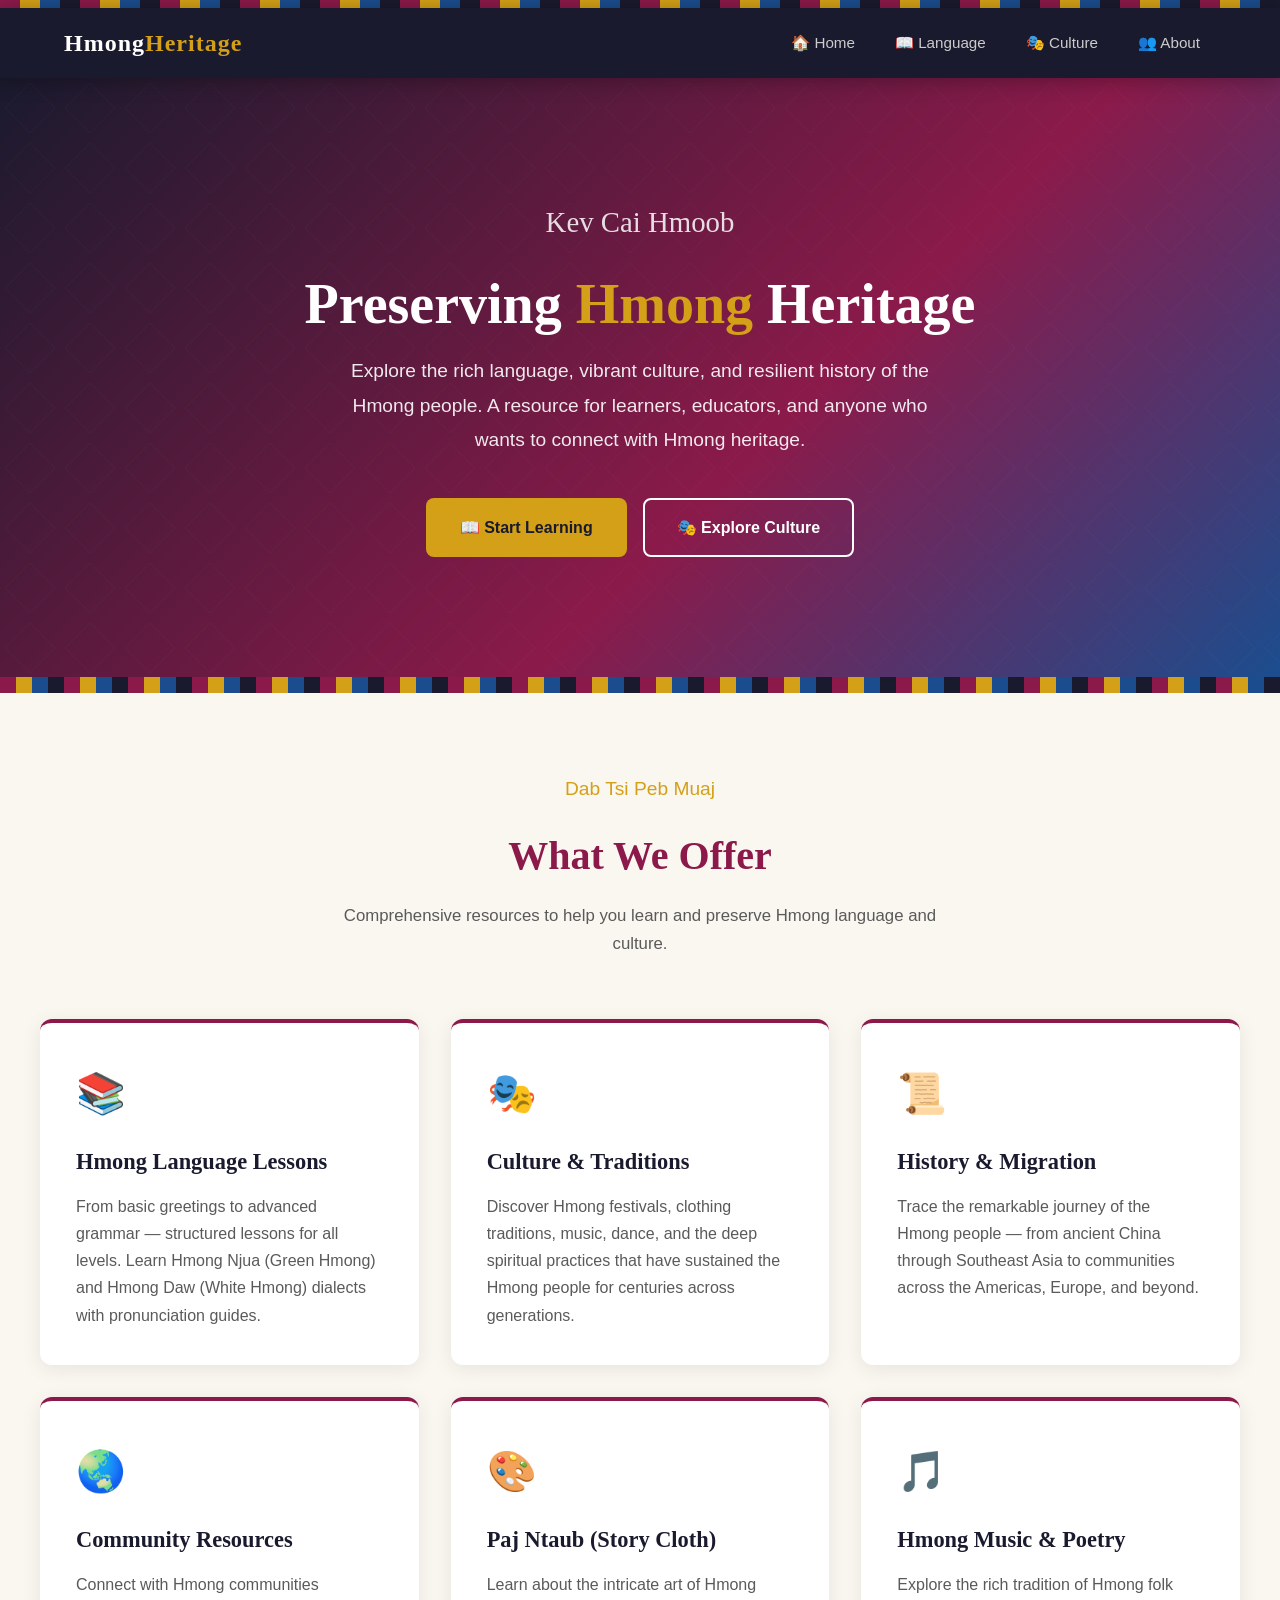
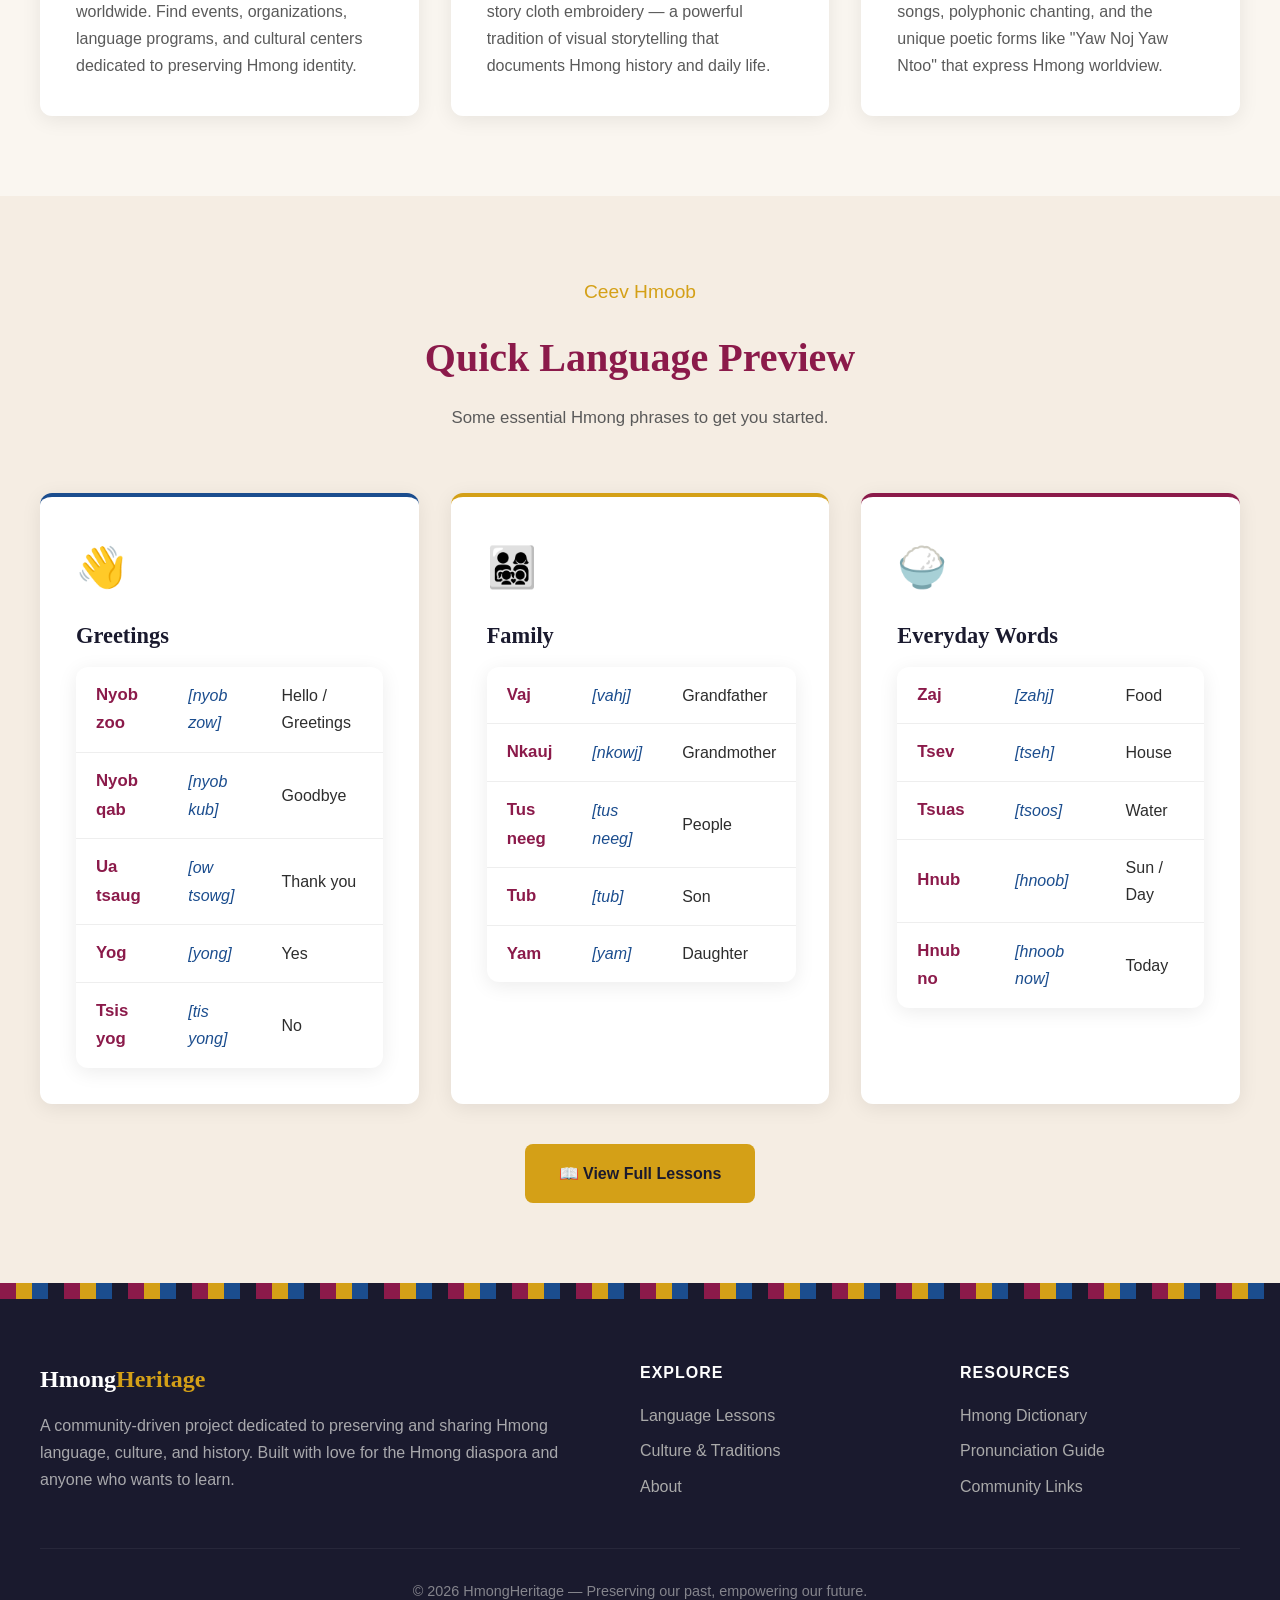
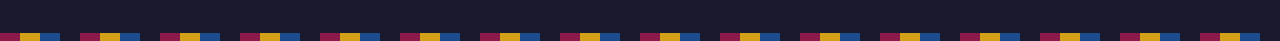
==== index.html @ 1198873a "Initial commit: Hmong Heritage static site" ====
<!DOCTYPE html>
<html lang="en">
<head>
  <meta charset="UTF-8">
  <meta name="viewport" content="width=device-width, initial-scale=1.0">
  <title>🇭🇲 Hmong Heritage — Learn, Preserve, Celebrate</title>
  <meta name="description" content="A Hmong educational website dedicated to preserving Hmong language, culture, and history for future generations.">
  <link rel="stylesheet" href="css/style.css">
  <link rel="preconnect" href="https://fonts.googleapis.com">
  <link href="https://fonts.googleapis.com/css2?family=Noto+Sans+Hmong+Nyiakeng:wght@400;700&family=Merriweather:wght@400;700&display=swap" rel="stylesheet">
</head>
<body>
  <!-- Scroll Progress -->
  <div class="scroll-progress" id="scrollProgress"></div>

  <!-- Hmong Pattern Top Border -->
  <div class="hmong-border"></div>

  <!-- Navigation -->
  <nav class="nav">
    <div class="nav-inner">
      <a href="index.html" class="nav-logo">Hmong<span>Heritage</span></a>
      <ul class="nav-links" id="navLinks">
        <li><a href="index.html" class="active">🏠 Home</a></li>
        <li><a href="language/index.html">📖 Language</a></li>
        <li><a href="culture/index.html">🎭 Culture</a></li>
        <li><a href="about/index.html">👥 About</a></li>
      </ul>
      <button class="nav-toggle" id="navToggle" aria-label="Toggle navigation">
        <span></span><span></span><span></span>
      </button>
    </div>
  </nav>

  <!-- Hero Section -->
  <section class="hero">
    <div class="hero-content">
      <div class="hmong-title">Kev Cai Hmoob</div>
      <h1>Preserving <span>Hmong</span> Heritage</h1>
      <p>Explore the rich language, vibrant culture, and resilient history of the Hmong people. A resource for learners, educators, and anyone who wants to connect with Hmong heritage.</p>
      <div class="hero-buttons">
        <a href="language/index.html" class="btn btn-primary">📖 Start Learning</a>
        <a href="culture/index.html" class="btn btn-outline">🎭 Explore Culture</a>
      </div>
    </div>
  </section>

  <!-- Hmong Pattern Divider -->
  <div class="hmong-border-thick"></div>

  <!-- What We Offer -->
  <section class="section">
    <div class="section-inner">
      <div class="section-header">
        <div class="hmong-subtitle">Dab Tsi Peb Muaj</div>
        <h2>What We Offer</h2>
        <p>Comprehensive resources to help you learn and preserve Hmong language and culture.</p>
      </div>
      <div class="cards">
        <div class="card">
          <div class="card-icon">📚</div>
          <h3>Hmong Language Lessons</h3>
          <p>From basic greetings to advanced grammar — structured lessons for all levels. Learn Hmong Njua (Green Hmong) and Hmong Daw (White Hmong) dialects with pronunciation guides.</p>
        </div>
        <div class="card">
          <div class="card-icon">🎭</div>
          <h3>Culture & Traditions</h3>
          <p>Discover Hmong festivals, clothing traditions, music, dance, and the deep spiritual practices that have sustained the Hmong people for centuries across generations.</p>
        </div>
        <div class="card">
          <div class="card-icon">📜</div>
          <h3>History & Migration</h3>
          <p>Trace the remarkable journey of the Hmong people — from ancient China through Southeast Asia to communities across the Americas, Europe, and beyond.</p>
        </div>
        <div class="card">
          <div class="card-icon">🌏</div>
          <h3>Community Resources</h3>
          <p>Connect with Hmong communities worldwide. Find events, organizations, language programs, and cultural centers dedicated to preserving Hmong identity.</p>
        </div>
        <div class="card">
          <div class="card-icon">🎨</div>
          <h3>Paj Ntaub (Story Cloth)</h3>
          <p>Learn about the intricate art of Hmong story cloth embroidery — a powerful tradition of visual storytelling that documents Hmong history and daily life.</p>
        </div>
        <div class="card">
          <div class="card-icon">🎵</div>
          <h3>Hmong Music & Poetry</h3>
          <p>Explore the rich tradition of Hmong folk songs, polyphonic chanting, and the unique poetic forms like "Yaw Noj Yaw Ntoo" that express Hmong worldview.</p>
        </div>
      </div>
    </div>
  </section>

  <!-- Quick Language Preview -->
  <section class="section" style="background: var(--color-cream);">
    <div class="section-inner">
      <div class="section-header">
        <div class="hmong-subtitle">Ceev Hmoob</div>
        <h2>Quick Language Preview</h2>
        <p>Some essential Hmong phrases to get you started.</p>
      </div>
      <div class="cards">
        <div class="card" style="border-top-color: var(--color-accent);">
          <div class="card-icon">👋</div>
          <h3>Greetings</h3>
          <table class="lesson-table" style="margin-top: 12px;">
            <tr><td><span class="hmong-word">Nyob zoo</span></td><td class="pronunciation">[nyob zow]</td><td>Hello / Greetings</td></tr>
            <tr><td><span class="hmong-word">Nyob qab</span></td><td class="pronunciation">[nyob kub]</td><td>Goodbye</td></tr>
            <tr><td><span class="hmong-word">Ua tsaug</span></td><td class="pronunciation">[ow tsowg]</td><td>Thank you</td></tr>
            <tr><td><span class="hmong-word">Yog</span></td><td class="pronunciation">[yong]</td><td>Yes</td></tr>
            <tr><td><span class="hmong-word">Tsis yog</span></td><td class="pronunciation">[tis yong]</td><td>No</td></tr>
          </table>
        </div>
        <div class="card" style="border-top-color: var(--color-secondary);">
          <div class="card-icon">👨‍👩‍👧‍👦</div>
          <h3>Family</h3>
          <table class="lesson-table" style="margin-top: 12px;">
            <tr><td><span class="hmong-word">Vaj</span></td><td class="pronunciation">[vahj]</td><td>Grandfather</td></tr>
            <tr><td><span class="hmong-word">Nkauj</span></td><td class="pronunciation">[nkowj]</td><td>Grandmother</td></tr>
            <tr><td><span class="hmong-word">Tus neeg</span></td><td class="pronunciation">[tus neeg]</td><td>People</td></tr>
            <tr><td><span class="hmong-word">Tub</span></td><td class="pronunciation">[tub]</td><td>Son</td></tr>
            <tr><td><span class="hmong-word">Yam</span></td><td class="pronunciation">[yam]</td><td>Daughter</td></tr>
          </table>
        </div>
        <div class="card" style="border-top-color: var(--color-primary);">
          <div class="card-icon">🍚</div>
          <h3>Everyday Words</h3>
          <table class="lesson-table" style="margin-top: 12px;">
            <tr><td><span class="hmong-word">Zaj</span></td><td class="pronunciation">[zahj]</td><td>Food</td></tr>
            <tr><td><span class="hmong-word">Tsev</span></td><td class="pronunciation">[tseh]</td><td>House</td></tr>
            <tr><td><span class="hmong-word">Tsuas</span></td><td class="pronunciation">[tsoos]</td><td>Water</td></tr>
            <tr><td><span class="hmong-word">Hnub</span></td><td class="pronunciation">[hnoob]</td><td>Sun / Day</td></tr>
            <tr><td><span class="hmong-word">Hnub no</span></td><td class="pronunciation">[hnoob now]</td><td>Today</td></tr>
          </table>
        </div>
      </div>
      <div style="text-align: center; margin-top: 40px;">
        <a href="language/index.html" class="btn btn-primary">📖 View Full Lessons</a>
      </div>
    </div>
  </section>

  <!-- Hmong Pattern Divider -->
  <div class="hmong-border-thick"></div>

  <!-- Footer -->
  <footer class="footer">
    <div class="footer-inner">
      <div class="footer-brand">
        <h3>Hmong<span>Heritage</span></h3>
        <p>A community-driven project dedicated to preserving and sharing Hmong language, culture, and history. Built with love for the Hmong diaspora and anyone who wants to learn.</p>
      </div>
      <div class="footer-links">
        <h4>Explore</h4>
        <ul>
          <li><a href="language/index.html">Language Lessons</a></li>
          <li><a href="culture/index.html">Culture & Traditions</a></li>
          <li><a href="about/index.html">About</a></li>
        </ul>
      </div>
      <div class="footer-links">
        <h4>Resources</h4>
        <ul>
          <li><a href="#">Hmong Dictionary</a></li>
          <li><a href="#">Pronunciation Guide</a></li>
          <li><a href="#">Community Links</a></li>
        </ul>
      </div>
    </div>
    <div class="footer-bottom">
      <p>© 2026 HmongHeritage — Preserving our past, empowering our future.</p>
    </div>
  </footer>

  <!-- Bottom Border -->
  <div class="hmong-border"></div>

  <script src="js/main.js"></script>
</body>
</html>
---- css/style.css ----
/* ========================================
   Hmong Educational & Culture Website
   Style Guide
   ======================================== */

/* --- Reset & Base --- */
*, *::before, *::after {
  margin: 0;
  padding: 0;
  box-sizing: border-box;
}

:root {
  --color-primary: #8B1A4A;       /* Deep Hmong red */
  --color-secondary: #D4A017;     /* Gold/indigo accent */
  --color-accent: #1B4D8E;        /* Hmong indigo blue */
  --color-dark: #1A1A2E;
  --color-light: #FAF6F0;
  --color-cream: #F5EDE3;
  --color-text: #2D2D2D;
  --color-text-light: #5A5A5A;
  --font-heading: 'Georgia', 'Times New Roman', serif;
  --font-body: 'Segoe UI', 'Helvetica Neue', Arial, sans-serif;
  --max-width: 1200px;
  --nav-height: 70px;
}

html {
  scroll-behavior: smooth;
  font-size: 16px;
}

body {
  font-family: var(--font-body);
  color: var(--color-text);
  background-color: var(--color-light);
  line-height: 1.7;
  -webkit-font-smoothing: antialiased;
}

a {
  color: var(--color-primary);
  text-decoration: none;
  transition: color 0.3s ease;
}

a:hover {
  color: var(--color-secondary);
}

img {
  max-width: 100%;
  height: auto;
}

/* --- Hmong Pattern Border --- */
.hmong-border {
  height: 8px;
  background: repeating-linear-gradient(
    90deg,
    var(--color-primary) 0px,
    var(--color-primary) 20px,
    var(--color-secondary) 20px,
    var(--color-secondary) 40px,
    var(--color-accent) 40px,
    var(--color-accent) 60px,
    var(--color-dark) 60px,
    var(--color-dark) 80px
  );
}

.hmong-border-thick {
  height: 16px;
  background: repeating-linear-gradient(
    90deg,
    var(--color-primary) 0px,
    var(--color-primary) 16px,
    var(--color-secondary) 16px,
    var(--color-secondary) 32px,
    var(--color-accent) 32px,
    var(--color-accent) 48px,
    var(--color-dark) 48px,
    var(--color-dark) 64px
  );
}

/* --- Navigation --- */
.nav {
  position: sticky;
  top: 0;
  z-index: 1000;
  background: var(--color-dark);
  height: var(--nav-height);
  box-shadow: 0 2px 20px rgba(0,0,0,0.3);
}

.nav-inner {
  max-width: var(--max-width);
  margin: 0 auto;
  padding: 0 24px;
  display: flex;
  align-items: center;
  justify-content: space-between;
  height: 100%;
}

.nav-logo {
  font-family: var(--font-heading);
  font-size: 1.5rem;
  color: #fff;
  font-weight: bold;
  letter-spacing: 1px;
}

.nav-logo span {
  color: var(--color-secondary);
}

.nav-links {
  display: flex;
  list-style: none;
  gap: 8px;
}

.nav-links a {
  color: #ccc;
  padding: 8px 16px;
  border-radius: 6px;
  font-size: 0.95rem;
  font-weight: 500;
  transition: all 0.3s ease;
}

.nav-links a:hover,
.nav-links a.active {
  color: #fff;
  background: rgba(255,255,255,0.1);
}

.nav-toggle {
  display: none;
  flex-direction: column;
  gap: 5px;
  cursor: pointer;
  background: none;
  border: none;
  padding: 8px;
}

.nav-toggle span {
  width: 25px;
  height: 2px;
  background: #fff;
  transition: 0.3s;
}

/* --- Hero --- */
.hero {
  background: linear-gradient(135deg, var(--color-dark) 0%, var(--color-primary) 60%, var(--color-accent) 100%);
  color: #fff;
  padding: 120px 24px;
  text-align: center;
  position: relative;
  overflow: hidden;
}

.hero::before {
  content: '';
  position: absolute;
  inset: 0;
  background: url("data:image/svg+xml,%3Csvg width='60' height='60' viewBox='0 0 60 60' xmlns='http://www.w3.org/2000/svg'%3E%3Cpath d='M30 5 L55 30 L30 55 L5 30 Z' fill='none' stroke='rgba(255,255,255,0.05)' stroke-width='1'/%3E%3C/svg%3E") repeat;
  opacity: 0.5;
}

.hero-content {
  position: relative;
  z-index: 1;
  max-width: 800px;
  margin: 0 auto;
}

.hero h1 {
  font-family: var(--font-heading);
  font-size: 3.5rem;
  margin-bottom: 16px;
  line-height: 1.2;
}

.hero h1 span {
  color: var(--color-secondary);
}

.hero .hmong-title {
  font-size: 1.8rem;
  opacity: 0.85;
  margin-bottom: 24px;
  font-family: var(--font-heading);
}

.hero p {
  font-size: 1.2rem;
  opacity: 0.9;
  max-width: 600px;
  margin: 0 auto 40px;
  line-height: 1.8;
}

.hero-buttons {
  display: flex;
  gap: 16px;
  justify-content: center;
  flex-wrap: wrap;
}

.btn {
  display: inline-block;
  padding: 14px 32px;
  border-radius: 8px;
  font-weight: 600;
  font-size: 1rem;
  transition: all 0.3s ease;
  cursor: pointer;
  border: 2px solid transparent;
}

.btn-primary {
  background: var(--color-secondary);
  color: var(--color-dark);
}

.btn-primary:hover {
  background: #e6b420;
  color: var(--color-dark);
  transform: translateY(-2px);
  box-shadow: 0 4px 15px rgba(212,160,23,0.4);
}

.btn-outline {
  border-color: #fff;
  color: #fff;
  background: transparent;
}

.btn-outline:hover {
  background: rgba(255,255,255,0.15);
  color: #fff;
  transform: translateY(-2px);
}

/* --- Sections --- */
.section {
  padding: 80px 24px;
}

.section-inner {
  max-width: var(--max-width);
  margin: 0 auto;
}

.section-header {
  text-align: center;
  margin-bottom: 60px;
}

.section-header h2 {
  font-family: var(--font-heading);
  font-size: 2.5rem;
  color: var(--color-primary);
  margin-bottom: 12px;
}

.section-header .hmong-subtitle {
  font-size: 1.2rem;
  color: var(--color-secondary);
  margin-bottom: 16px;
}

.section-header p {
  max-width: 650px;
  margin: 0 auto;
  color: var(--color-text-light);
  font-size: 1.05rem;
}

/* --- Cards --- */
.cards {
  display: grid;
  grid-template-columns: repeat(auto-fit, minmax(300px, 1fr));
  gap: 32px;
}

.card {
  background: #fff;
  border-radius: 12px;
  padding: 36px;
  box-shadow: 0 4px 20px rgba(0,0,0,0.08);
  transition: all 0.3s ease;
  border-top: 4px solid var(--color-primary);
}

.card:hover {
  transform: translateY(-4px);
  box-shadow: 0 8px 30px rgba(0,0,0,0.12);
}

.card-icon {
  font-size: 2.5rem;
  margin-bottom: 16px;
}

.card h3 {
  font-family: var(--font-heading);
  font-size: 1.4rem;
  color: var(--color-dark);
  margin-bottom: 12px;
}

.card p {
  color: var(--color-text-light);
  line-height: 1.7;
}

/* --- Language Lessons --- */
.lesson-tabs {
  display: flex;
  gap: 8px;
  justify-content: center;
  margin-bottom: 40px;
  flex-wrap: wrap;
}

.lesson-tab {
  padding: 10px 24px;
  border: 2px solid var(--color-primary);
  border-radius: 30px;
  background: transparent;
  color: var(--color-primary);
  font-weight: 600;
  cursor: pointer;
  transition: all 0.3s ease;
  font-size: 0.95rem;
}

.lesson-tab:hover,
.lesson-tab.active {
  background: var(--color-primary);
  color: #fff;
}

.lesson-content {
  display: none;
}

.lesson-content.active {
  display: block;
}

.lesson-table {
  width: 100%;
  border-collapse: collapse;
  background: #fff;
  border-radius: 12px;
  overflow: hidden;
  box-shadow: 0 4px 20px rgba(0,0,0,0.08);
}

.lesson-table th {
  background: var(--color-primary);
  color: #fff;
  padding: 16px 20px;
  text-align: left;
  font-weight: 600;
}

.lesson-table td {
  padding: 14px 20px;
  border-bottom: 1px solid #eee;
}

.lesson-table tr:last-child td {
  border-bottom: none;
}

.lesson-table tr:hover td {
  background: var(--color-cream);
}

.lesson-table .hmong-word {
  font-weight: 600;
  color: var(--color-primary);
  font-size: 1.05rem;
}

.lesson-table .pronunciation {
  color: var(--color-accent);
  font-style: italic;
}

/* --- Culture Section --- */
.culture-grid {
  display: grid;
  grid-template-columns: repeat(auto-fit, minmax(350px, 1fr));
  gap: 40px;
  align-items: start;
}

.culture-card {
  background: #fff;
  border-radius: 12px;
  overflow: hidden;
  box-shadow: 0 4px 20px rgba(0,0,0,0.08);
}

.culture-card-header {
  background: linear-gradient(135deg, var(--color-primary), var(--color-accent));
  color: #fff;
  padding: 24px 32px;
}

.culture-card-header h3 {
  font-family: var(--font-heading);
  font-size: 1.5rem;
  margin-bottom: 4px;
}

.culture-card-body {
  padding: 32px;
}

.culture-card-body p {
  margin-bottom: 16px;
  color: var(--color-text-light);
  line-height: 1.8;
}

.culture-card-body ul {
  list-style: none;
  padding: 0;
}

.culture-card-body li {
  padding: 8px 0;
  padding-left: 24px;
  position: relative;
  color: var(--color-text-light);
}

.culture-card-body li::before {
  content: '◆';
  position: absolute;
  left: 0;
  color: var(--color-secondary);
}

/* --- About --- */
.about-grid {
  display: grid;
  grid-template-columns: 1fr 1fr;
  gap: 60px;
  align-items: center;
}

.about-text h3 {
  font-family: var(--font-heading);
  font-size: 1.8rem;
  color: var(--color-primary);
  margin-bottom: 16px;
}

.about-text p {
  color: var(--color-text-light);
  margin-bottom: 16px;
  line-height: 1.8;
}

.about-visual {
  background: linear-gradient(135deg, var(--color-primary), var(--color-accent));
  border-radius: 16px;
  padding: 48px;
  color: #fff;
  text-align: center;
}

.about-visual .big-emoji {
  font-size: 4rem;
  margin-bottom: 16px;
}

.about-visual h4 {
  font-family: var(--font-heading);
  font-size: 1.6rem;
  margin-bottom: 8px;
}

.about-visual p {
  opacity: 0.85;
  line-height: 1.7;
}

/* --- Timeline --- */
.timeline {
  position: relative;
  max-width: 800px;
  margin: 0 auto;
  padding: 20px 0;
}

.timeline::before {
  content: '';
  position: absolute;
  left: 50%;
  transform: translateX(-50%);
  width: 3px;
  height: 100%;
  background: var(--color-primary);
  opacity: 0.3;
}

.timeline-item {
  display: flex;
  margin-bottom: 40px;
  position: relative;
}

.timeline-item:nth-child(odd) {
  flex-direction: row-reverse;
}

.timeline-dot {
  width: 20px;
  height: 20px;
  background: var(--color-secondary);
  border-radius: 50%;
  position: absolute;
  left: 50%;
  transform: translateX(-50%);
  z-index: 1;
  box-shadow: 0 0 0 4px var(--color-light);
}

.timeline-content {
  width: 45%;
  background: #fff;
  border-radius: 12px;
  padding: 24px;
  box-shadow: 0 4px 15px rgba(0,0,0,0.08);
}

.timeline-content h4 {
  font-family: var(--font-heading);
  color: var(--color-primary);
  margin-bottom: 8px;
}

.timeline-content p {
  color: var(--color-text-light);
  font-size: 0.95rem;
  line-height: 1.7;
}

/* --- Footer --- */
.footer {
  background: var(--color-dark);
  color: #ccc;
  padding: 60px 24px 30px;
}

.footer-inner {
  max-width: var(--max-width);
  margin: 0 auto;
  display: grid;
  grid-template-columns: 2fr 1fr 1fr;
  gap: 40px;
  margin-bottom: 40px;
}

.footer-brand h3 {
  font-family: var(--font-heading);
  color: #fff;
  font-size: 1.5rem;
  margin-bottom: 12px;
}

.footer-brand h3 span {
  color: var(--color-secondary);
}

.footer-brand p {
  line-height: 1.7;
  opacity: 0.8;
}

.footer-links h4 {
  color: #fff;
  margin-bottom: 16px;
  font-size: 1rem;
  text-transform: uppercase;
  letter-spacing: 1px;
}

.footer-links ul {
  list-style: none;
}

.footer-links li {
  margin-bottom: 8px;
}

.footer-links a {
  color: #aaa;
  transition: color 0.3s;
}

.footer-links a:hover {
  color: var(--color-secondary);
}

.footer-bottom {
  max-width: var(--max-width);
  margin: 0 auto;
  padding-top: 30px;
  border-top: 1px solid rgba(255,255,255,0.1);
  text-align: center;
  font-size: 0.9rem;
  opacity: 0.6;
}

/* --- Responsive --- */
@media (max-width: 768px) {
  .hero h1 {
    font-size: 2.2rem;
  }

  .hero .hmong-title {
    font-size: 1.3rem;
  }

  .nav-links {
    display: none;
    position: absolute;
    top: var(--nav-height);
    left: 0;
    right: 0;
    background: var(--color-dark);
    flex-direction: column;
    padding: 16px;
    gap: 4px;
    box-shadow: 0 10px 30px rgba(0,0,0,0.3);
  }

  .nav-links.open {
    display: flex;
  }

  .nav-links a {
    padding: 12px 16px;
  }

  .nav-toggle {
    display: flex;
  }

  .section {
    padding: 50px 16px;
  }

  .section-header h2 {
    font-size: 1.8rem;
  }

  .about-grid {
    grid-template-columns: 1fr;
    gap: 32px;
  }

  .footer-inner {
    grid-template-columns: 1fr;
    gap: 32px;
  }

  .timeline::before {
    left: 20px;
  }

  .timeline-dot {
    left: 20px;
  }

  .timeline-item,
  .timeline-item:nth-child(odd) {
    flex-direction: row;
    padding-left: 50px;
  }

  .timeline-content {
    width: 100%;
  }

  .culture-grid {
    grid-template-columns: 1fr;
  }

  .cards {
    grid-template-columns: 1fr;
  }
}

/* --- Animations --- */
@keyframes fadeInUp {
  from {
    opacity: 0;
    transform: translateY(30px);
  }
  to {
    opacity: 1;
    transform: translateY(0);
  }
}

.animate-in {
  animation: fadeInUp 0.6s ease forwards;
}

/* --- Scroll progress --- */
.scroll-progress {
  position: fixed;
  top: var(--nav-height);
  left: 0;
  height: 3px;
  background: var(--color-secondary);
  z-index: 999;
  transition: width 0.1s linear;
}
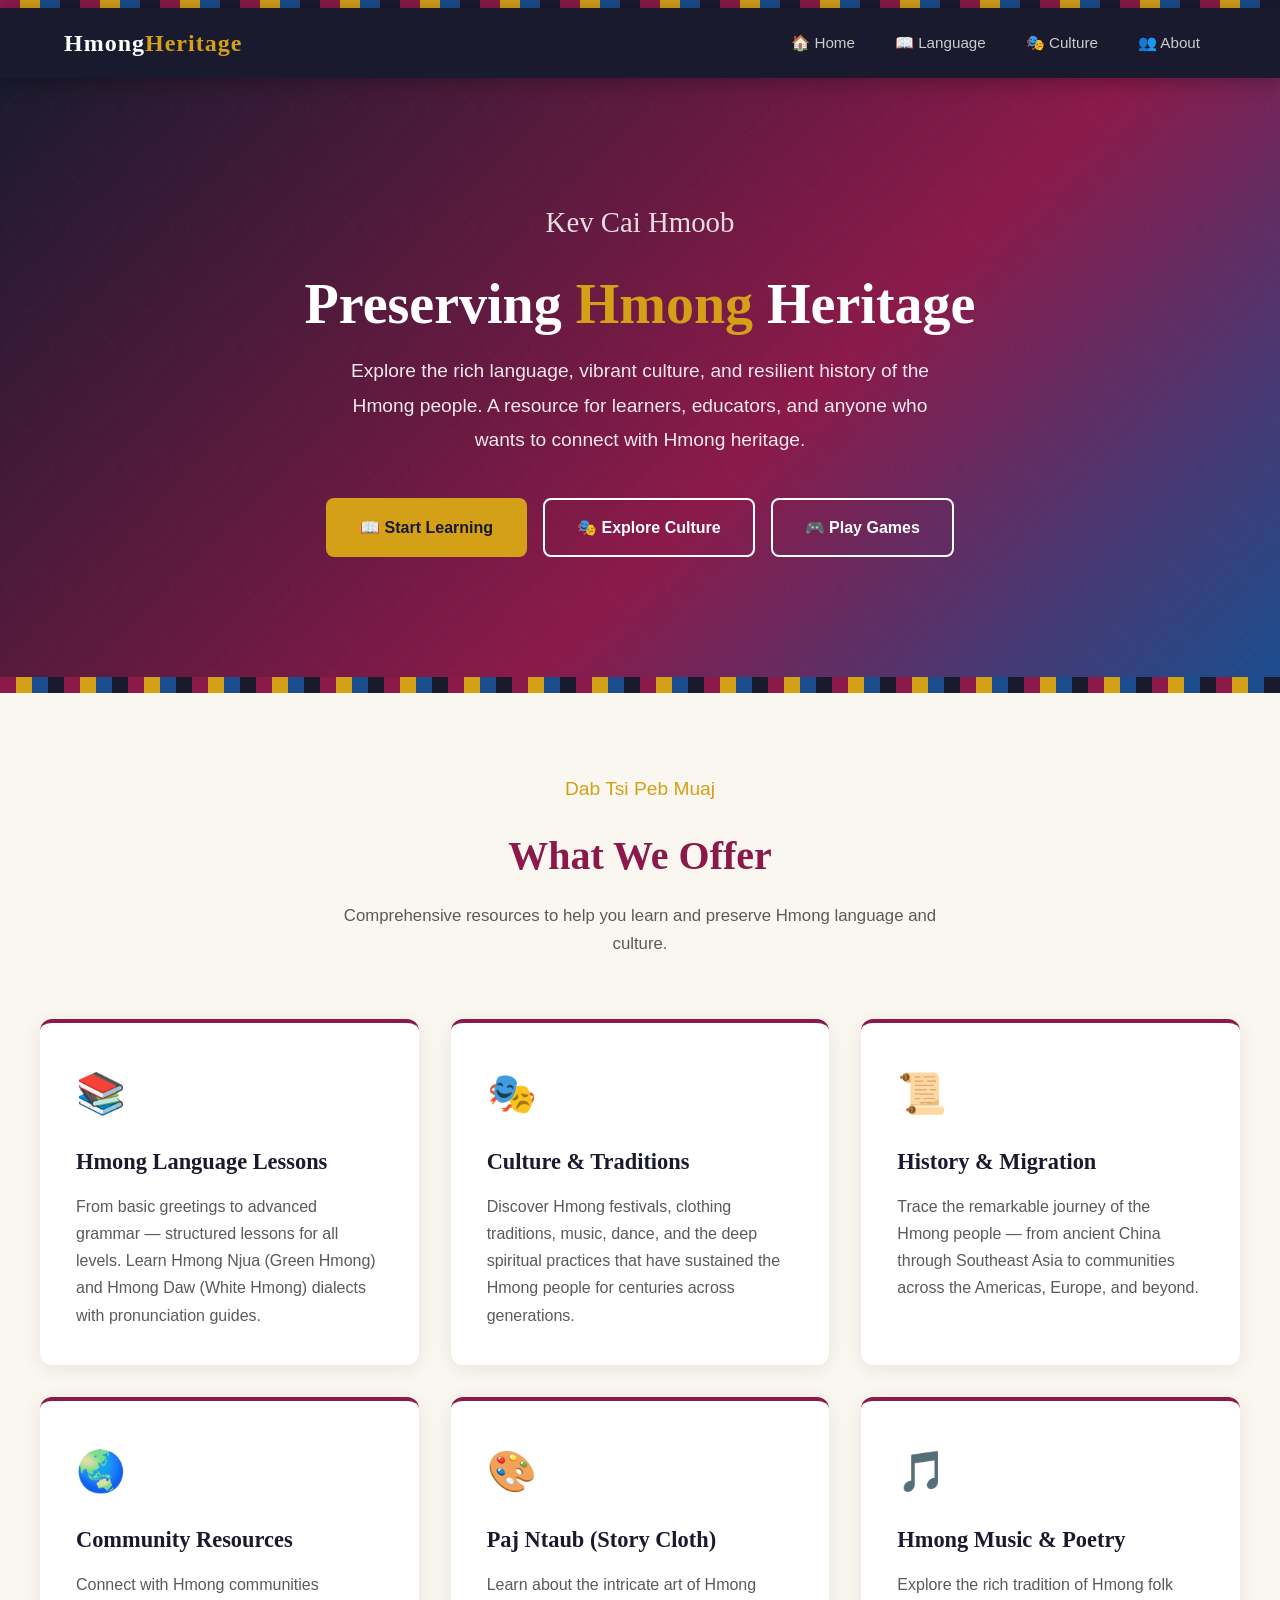
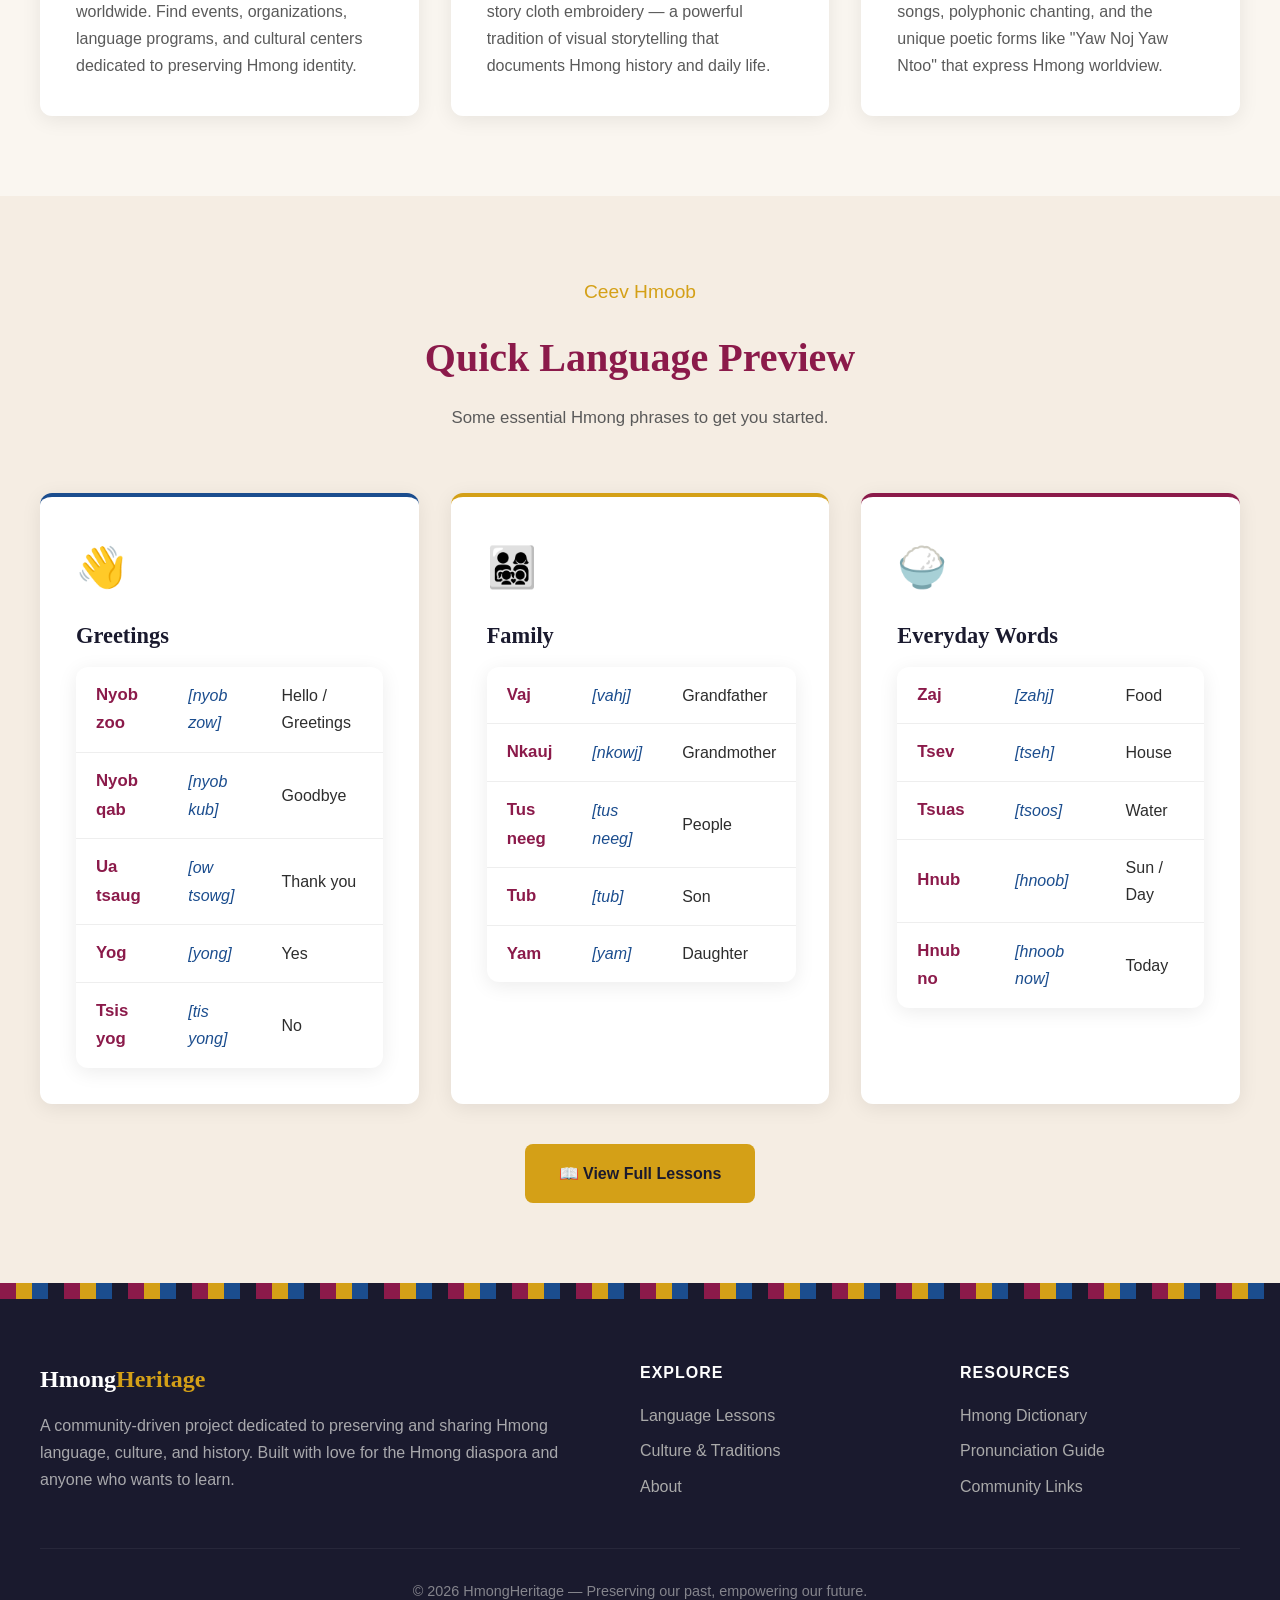
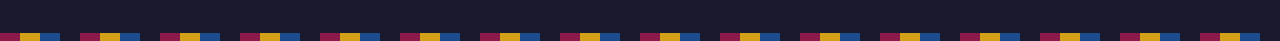
==== commit 6232e0d3: "Add games link to home page hero" ====
--- a/index.html
+++ b/index.html
@@ -41,6 +41,7 @@
       <div class="hero-buttons">
         <a href="language/index.html" class="btn btn-primary">📖 Start Learning</a>
         <a href="culture/index.html" class="btn btn-outline">🎭 Explore Culture</a>
+        <a href="games/index.html" class="btn btn-outline">🎮 Play Games</a>
       </div>
     </div>
   </section>
@@ -161,9 +162,9 @@
       <div class="footer-links">
         <h4>Resources</h4>
         <ul>
-          <li><a href="#">Hmong Dictionary</a></li>
-          <li><a href="#">Pronunciation Guide</a></li>
-          <li><a href="#">Community Links</a></li>
+          <li><a href="https://www.hmongdictionary.com" target="_blank" rel="noopener">Hmong Dictionary</a></li>
+          <li><a href="./language/index.html#pronunciation">Pronunciation Guide</a></li>
+          <li><a href="https://www.hmong.org" target="_blank" rel="noopener">Community Links</a></li>
         </ul>
       </div>
     </div>
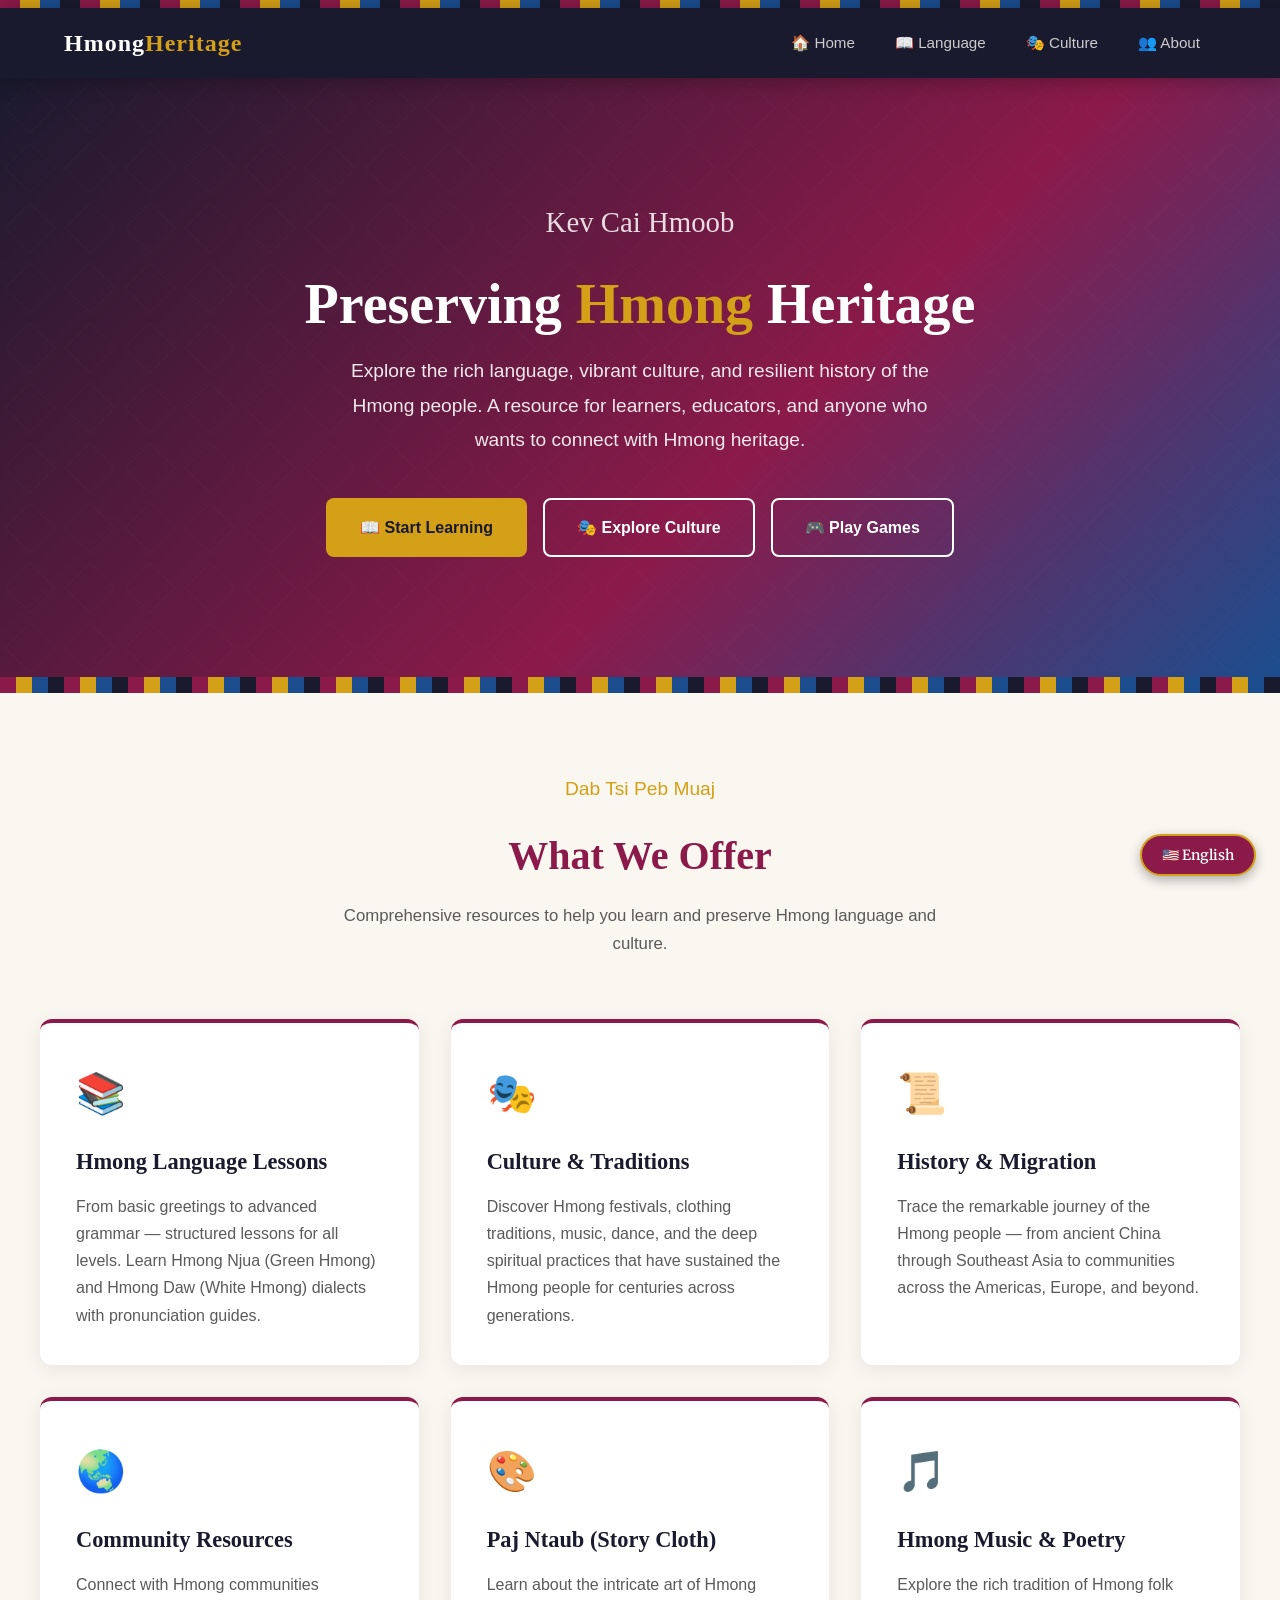
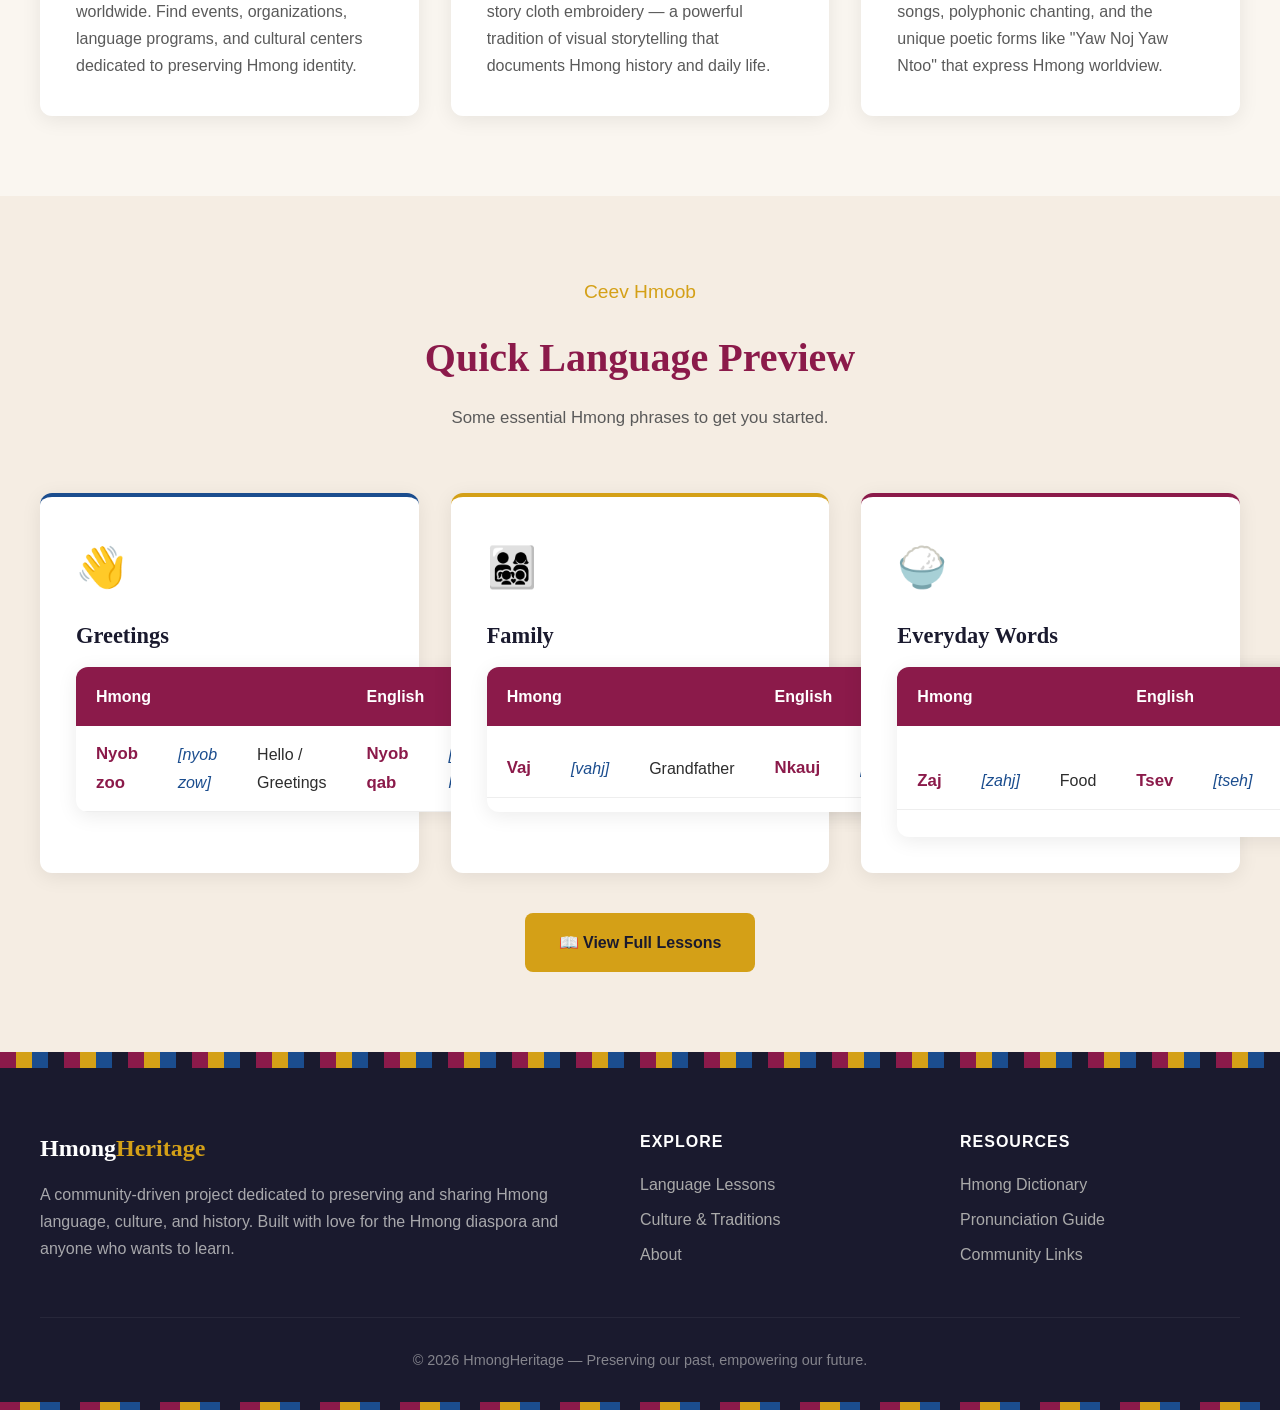
==== commit e326e6db: "Add 4 improvements: SVG images, language toggle, table headers, bilingual content - images/: Added 5" ====
--- a/index.html
+++ b/index.html
@@ -8,6 +8,10 @@
   <link rel="stylesheet" href="css/style.css">
   <link rel="preconnect" href="https://fonts.googleapis.com">
   <link href="https://fonts.googleapis.com/css2?family=Noto+Sans+Hmong+Nyiakeng:wght@400;700&family=Merriweather:wght@400;700&display=swap" rel="stylesheet">
+  <link rel="icon" type="image/svg+xml" href="data:image/svg+xml,%3Csvg xmlns='http://www.w3.org/2000/svg' viewBox='0 0 100 100'%3E%3Ctext y='.9em' font-size='90'%3E🇭🇲%3C/text%3E%3C/svg%3E">
+  <meta property="og:title" content="HmongHeritage — Learn, Preserve, Celebrate">
+  <meta property="og:description" content="A Hmong educational website dedicated to preserving Hmong language, culture, and history for future generations.">
+  <meta property="og:type" content="website">
 </head>
 <body>
   <!-- Scroll Progress -->
@@ -26,6 +30,7 @@
         <li><a href="culture/index.html">🎭 Culture</a></li>
         <li><a href="about/index.html">👥 About</a></li>
       </ul>
+      <button class="lang-toggle" id="langToggle">🇺🇸 English</button>
       <button class="nav-toggle" id="navToggle" aria-label="Toggle navigation">
         <span></span><span></span><span></span>
       </button>
@@ -105,33 +110,63 @@
           <div class="card-icon">👋</div>
           <h3>Greetings</h3>
           <table class="lesson-table" style="margin-top: 12px;">
-            <tr><td><span class="hmong-word">Nyob zoo</span></td><td class="pronunciation">[nyob zow]</td><td>Hello / Greetings</td></tr>
-            <tr><td><span class="hmong-word">Nyob qab</span></td><td class="pronunciation">[nyob kub]</td><td>Goodbye</td></tr>
-            <tr><td><span class="hmong-word">Ua tsaug</span></td><td class="pronunciation">[ow tsowg]</td><td>Thank you</td></tr>
-            <tr><td><span class="hmong-word">Yog</span></td><td class="pronunciation">[yong]</td><td>Yes</td></tr>
-            <tr><td><span class="hmong-word">Tsis yog</span></td><td class="pronunciation">[tis yong]</td><td>No</td></tr>
+            <thead>
+              <tr><th data-lang-block="en">Hmong</th><th data-lang-block="hm">Hmoob</th><th data-lang-block="en">English</th><th data-lang-block="hm">Xaiv</th></tr>
+            </thead>
+            <tbody>
+            <tr data-lang-block="en"><td><span class="hmong-word">Nyob zoo</span></td><td class="pronunciation">[nyob zow]</td><td>Hello / Greetings</td></tr>
+            <tr data-lang-block="hm"><td><span class="hmong-word">Nyob zoo</span></td><td class="pronunciation">[nyob zow]</td><td>Nyob zoo / Nyob zoo</td></tr>
+            <tr data-lang-block="en"><td><span class="hmong-word">Nyob qab</span></td><td class="pronunciation">[nyob kub]</td><td>Goodbye</td></tr>
+            <tr data-lang-block="hm"><td><span class="hmong-word">Nyob qab</span></td><td class="pronunciation">[nyob kub]</td><td>Nyob qab / Nyob qab</td></tr>
+            <tr data-lang-block="en"><td><span class="hmong-word">Ua tsaug</span></td><td class="pronunciation">[ow tsowg]</td><td>Thank you</td></tr>
+            <tr data-lang-block="hm"><td><span class="hmong-word">Ua tsaug</span></td><td class="pronunciation">[ow tsowg]</td><td>Ua tsaug / Ua tsaug</td></tr>
+            <tr data-lang-block="en"><td><span class="hmong-word">Yog</span></td><td class="pronunciation">[yong]</td><td>Yes</td></tr>
+            <tr data-lang-block="hm"><td><span class="hmong-word">Yog</span></td><td class="pronunciation">[yong]</td><td>Yog / Yog</td></tr>
+            <tr data-lang-block="en"><td><span class="hmong-word">Tsis yog</span></td><td class="pronunciation">[tis yong]</td><td>No</td></tr>
+            <tr data-lang-block="hm"><td><span class="hmong-word">Tsis yog</span></td><td class="pronunciation">[tis yong]</td><td>Tsis yog / Tsis yog</td></tr>
+            </tbody>
           </table>
         </div>
         <div class="card" style="border-top-color: var(--color-secondary);">
           <div class="card-icon">👨‍👩‍👧‍👦</div>
           <h3>Family</h3>
           <table class="lesson-table" style="margin-top: 12px;">
-            <tr><td><span class="hmong-word">Vaj</span></td><td class="pronunciation">[vahj]</td><td>Grandfather</td></tr>
-            <tr><td><span class="hmong-word">Nkauj</span></td><td class="pronunciation">[nkowj]</td><td>Grandmother</td></tr>
-            <tr><td><span class="hmong-word">Tus neeg</span></td><td class="pronunciation">[tus neeg]</td><td>People</td></tr>
-            <tr><td><span class="hmong-word">Tub</span></td><td class="pronunciation">[tub]</td><td>Son</td></tr>
-            <tr><td><span class="hmong-word">Yam</span></td><td class="pronunciation">[yam]</td><td>Daughter</td></tr>
+            <thead>
+              <tr><th data-lang-block="en">Hmong</th><th data-lang-block="hm">Hmoob</th><th data-lang-block="en">English</th><th data-lang-block="hm">Xaiv</th></tr>
+            </thead>
+            <tbody>
+            <tr data-lang-block="en"><td><span class="hmong-word">Vaj</span></td><td class="pronunciation">[vahj]</td><td>Grandfather</td></tr>
+            <tr data-lang-block="hm"><td><span class="hmong-word">Vaj</span></td><td class="pronunciation">[vahj]</td><td>Vaj / Vaj</td></tr>
+            <tr data-lang-block="en"><td><span class="hmong-word">Nkauj</span></td><td class="pronunciation">[nkowj]</td><td>Grandmother</td></tr>
+            <tr data-lang-block="hm"><td><span class="hmong-word">Nkauj</span></td><td class="pronunciation">[nkowj]</td><td>Nkauj / Nkauj</td></tr>
+            <tr data-lang-block="en"><td><span class="hmong-word">Tus neeg</span></td><td class="pronunciation">[tus neeg]</td><td>People</td></tr>
+            <tr data-lang-block="hm"><td><span class="hmong-word">Tus neeg</span></td><td class="pronunciation">[tus neeg]</td><td>Tus neeg / Tus neeg</td></tr>
+            <tr data-lang-block="en"><td><span class="hmong-word">Tub</span></td><td class="pronunciation">[tub]</td><td>Son</td></tr>
+            <tr data-lang-block="hm"><td><span class="hmong-word">Tub</span></td><td class="pronunciation">[tub]</td><td>Tub / Tub</td></tr>
+            <tr data-lang-block="en"><td><span class="hmong-word">Yam</span></td><td class="pronunciation">[yam]</td><td>Daughter</td></tr>
+            <tr data-lang-block="hm"><td><span class="hmong-word">Yam</span></td><td class="pronunciation">[yam]</td><td>Yam / Yam</td></tr>
+            </tbody>
           </table>
         </div>
         <div class="card" style="border-top-color: var(--color-primary);">
           <div class="card-icon">🍚</div>
           <h3>Everyday Words</h3>
           <table class="lesson-table" style="margin-top: 12px;">
-            <tr><td><span class="hmong-word">Zaj</span></td><td class="pronunciation">[zahj]</td><td>Food</td></tr>
-            <tr><td><span class="hmong-word">Tsev</span></td><td class="pronunciation">[tseh]</td><td>House</td></tr>
-            <tr><td><span class="hmong-word">Tsuas</span></td><td class="pronunciation">[tsoos]</td><td>Water</td></tr>
-            <tr><td><span class="hmong-word">Hnub</span></td><td class="pronunciation">[hnoob]</td><td>Sun / Day</td></tr>
-            <tr><td><span class="hmong-word">Hnub no</span></td><td class="pronunciation">[hnoob now]</td><td>Today</td></tr>
+            <thead>
+              <tr><th data-lang-block="en">Hmong</th><th data-lang-block="hm">Hmoob</th><th data-lang-block="en">English</th><th data-lang-block="hm">Xaiv</th></tr>
+            </thead>
+            <tbody>
+            <tr data-lang-block="en"><td><span class="hmong-word">Zaj</span></td><td class="pronunciation">[zahj]</td><td>Food</td></tr>
+            <tr data-lang-block="hm"><td><span class="hmong-word">Zaj</span></td><td class="pronunciation">[zahj]</td><td>Zaj / Zaj</td></tr>
+            <tr data-lang-block="en"><td><span class="hmong-word">Tsev</span></td><td class="pronunciation">[tseh]</td><td>House</td></tr>
+            <tr data-lang-block="hm"><td><span class="hmong-word">Tsev</span></td><td class="pronunciation">[tseh]</td><td>Tsev / Tsev</td></tr>
+            <tr data-lang-block="en"><td><span class="hmong-word">Tsuas</span></td><td class="pronunciation">[tsoos]</td><td>Water</td></tr>
+            <tr data-lang-block="hm"><td><span class="hmong-word">Tsuas</span></td><td class="pronunciation">[tsoos]</td><td>Tsuas / Tsuas</td></tr>
+            <tr data-lang-block="en"><td><span class="hmong-word">Hnub</span></td><td class="pronunciation">[hnoob]</td><td>Sun / Day</td></tr>
+            <tr data-lang-block="hm"><td><span class="hmong-word">Hnub</span></td><td class="pronunciation">[hnoob]</td><td>Hnub / Hnub</td></tr>
+            <tr data-lang-block="en"><td><span class="hmong-word">Hnub no</span></td><td class="pronunciation">[hnoob now]</td><td>Today</td></tr>
+            <tr data-lang-block="hm"><td><span class="hmong-word">Hnub no</span></td><td class="pronunciation">[hnoob now]</td><td>Hnub no / Hnub no</td></tr>
+            </tbody>
           </table>
         </div>
       </div>
@@ -162,7 +197,7 @@
       <div class="footer-links">
         <h4>Resources</h4>
         <ul>
-          <li><a href="https://www.hmongdictionary.com" target="_blank" rel="noopener">Hmong Dictionary</a></li>
+          <li><a href="https://www.hmongdictionary.org" target="_blank" rel="noopener">Hmong Dictionary</a></li>
           <li><a href="./language/index.html#pronunciation">Pronunciation Guide</a></li>
           <li><a href="https://www.hmong.org" target="_blank" rel="noopener">Community Links</a></li>
         </ul>
--- a/css/style.css
+++ b/css/style.css
@@ -731,3 +731,121 @@
   z-index: 999;
   transition: width 0.1s linear;
 }
+
+/* --- Culture Images --- */
+.culture-image {
+  width: 100%;
+  height: auto;
+  max-height: 180px;
+  object-fit: contain;
+  border-radius: 8px;
+  margin-bottom: 12px;
+  background: var(--color-dark);
+  padding: 8px;
+}
+
+.culture-grid {
+  display: grid;
+  grid-template-columns: repeat(auto-fit, minmax(300px, 1fr));
+  gap: 24px;
+}
+
+/* --- Language Toggle --- */
+.lang-toggle {
+  position: fixed;
+  bottom: 24px;
+  right: 24px;
+  z-index: 1000;
+  background: var(--color-primary);
+  color: #fff;
+  border: 2px solid var(--color-secondary);
+  border-radius: 50px;
+  padding: 10px 20px;
+  font-size: 14px;
+  font-weight: 600;
+  cursor: pointer;
+  box-shadow: 0 4px 12px rgba(0,0,0,0.3);
+  transition: all 0.3s ease;
+  font-family: 'Noto Sans Hmong Nyiakeng', 'Merriweather', sans-serif;
+}
+
+.lang-toggle:hover {
+  background: var(--color-secondary);
+  border-color: var(--color-primary);
+  transform: translateY(-2px);
+}
+
+.lang-toggle .hmong-hidden {
+  display: none;
+}
+
+.lang-toggle .en-hidden {
+  display: inline;
+}
+
+/* When HMN mode is active */
+body.hmn-mode .lang-toggle {
+  background: var(--color-accent);
+}
+
+/* Translated text visibility */
+[data-lang="en"], [data-lang="hm"] {
+  transition: opacity 0.3s ease;
+}
+
+[data-lang="hm"] {
+  display: none;
+}
+
+body.hmn-mode [data-lang="en"] {
+  display: none;
+}
+
+body.hmn-mode [data-lang="hm"] {
+  display: inline;
+}
+
+/* Block-level language toggles (for paragraphs, headings, etc.) */
+[data-lang-block="hm"] {
+  display: none;
+}
+
+body.hmn-mode [data-lang-block="en"] {
+  display: none;
+}
+
+body.hmn-mode [data-lang-block="hm"] {
+  display: block;
+}
+
+table [data-lang-block="hm"] {
+  display: none;
+}
+
+body.hmn-mode table [data-lang-block="hm"] {
+  display: table-cell;
+}
+
+table [data-lang-block="en"] {
+  display: table-cell;
+}
+
+body.hmn-mode table [data-lang-block="en"] {
+  display: none;
+}
+
+ul [data-lang-block="hm"] {
+  display: none;
+}
+
+body.hmn-mode ul [data-lang-block="hm"] {
+  display: list-item;
+}
+
+ul [data-lang-block="en"] {
+  display: list-item;
+}
+
+body.hmn-mode ul [data-lang-block="en"] {
+  display: none;
+}
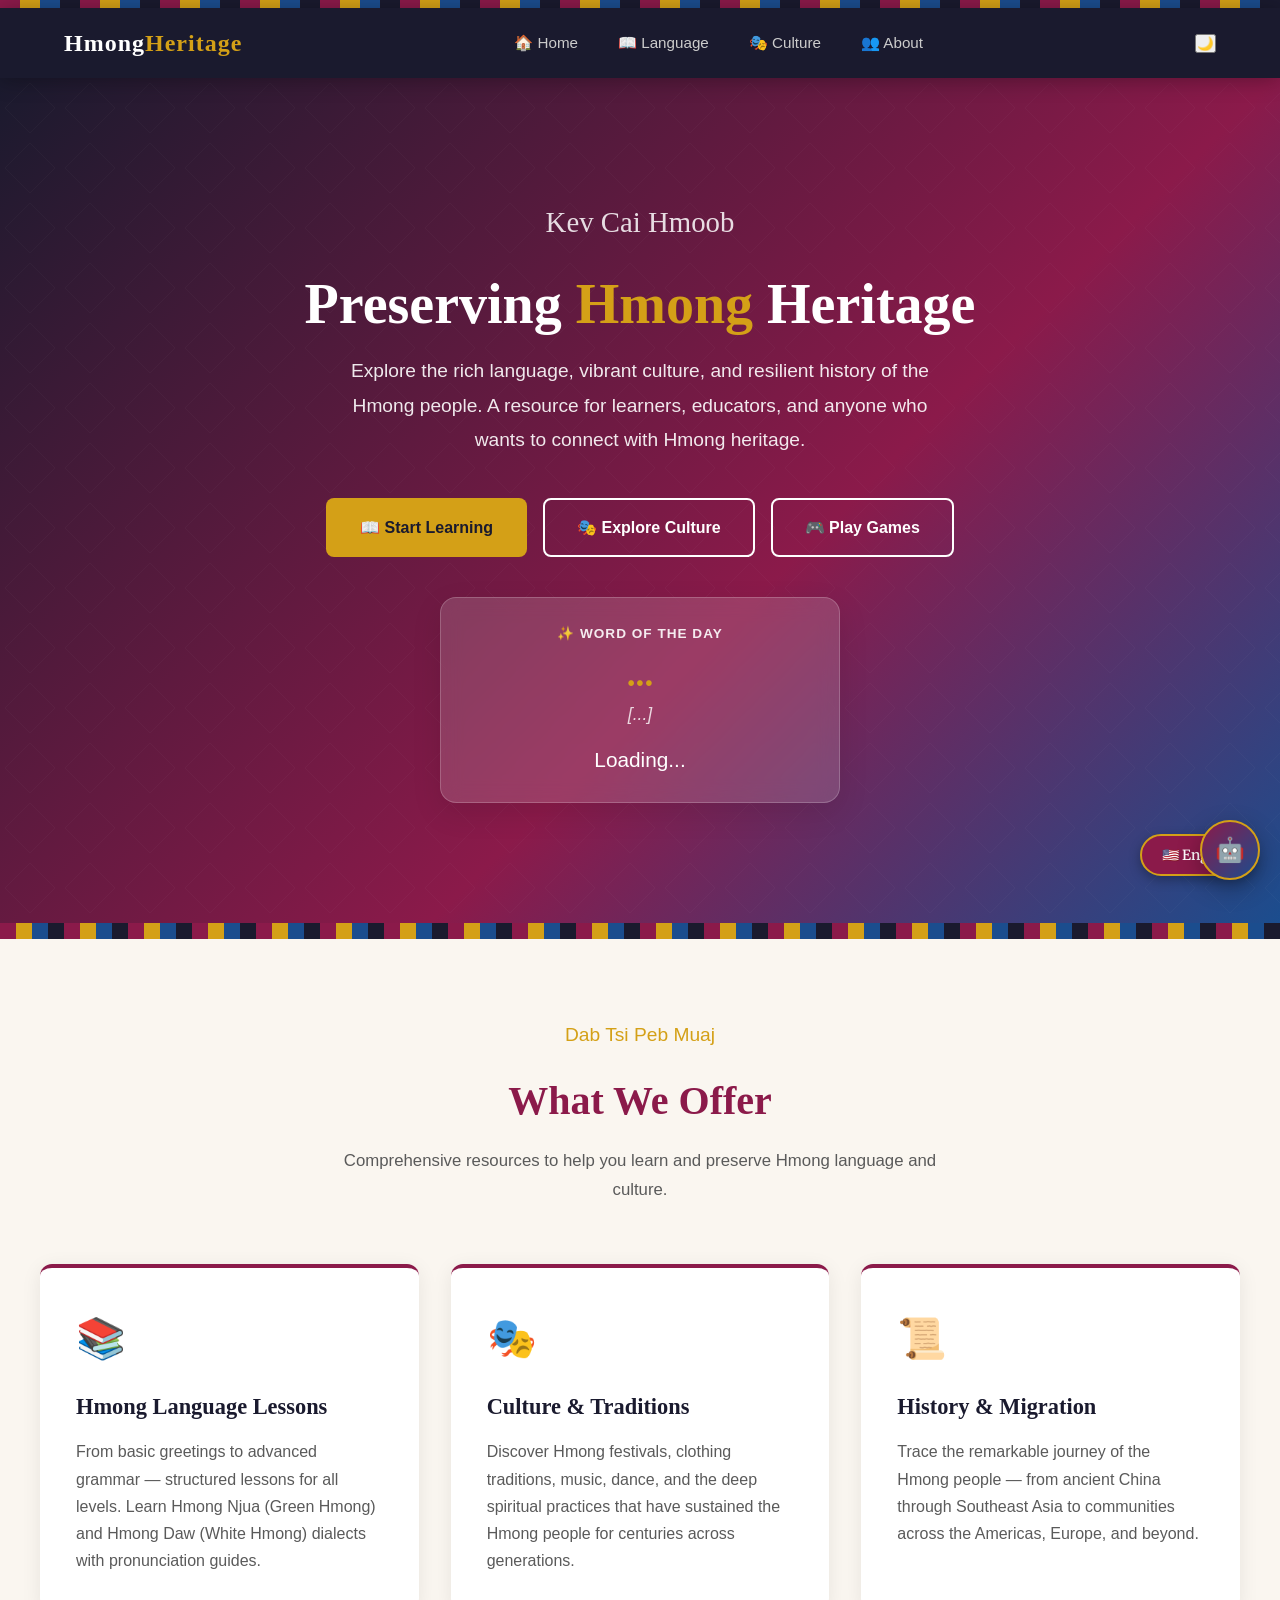
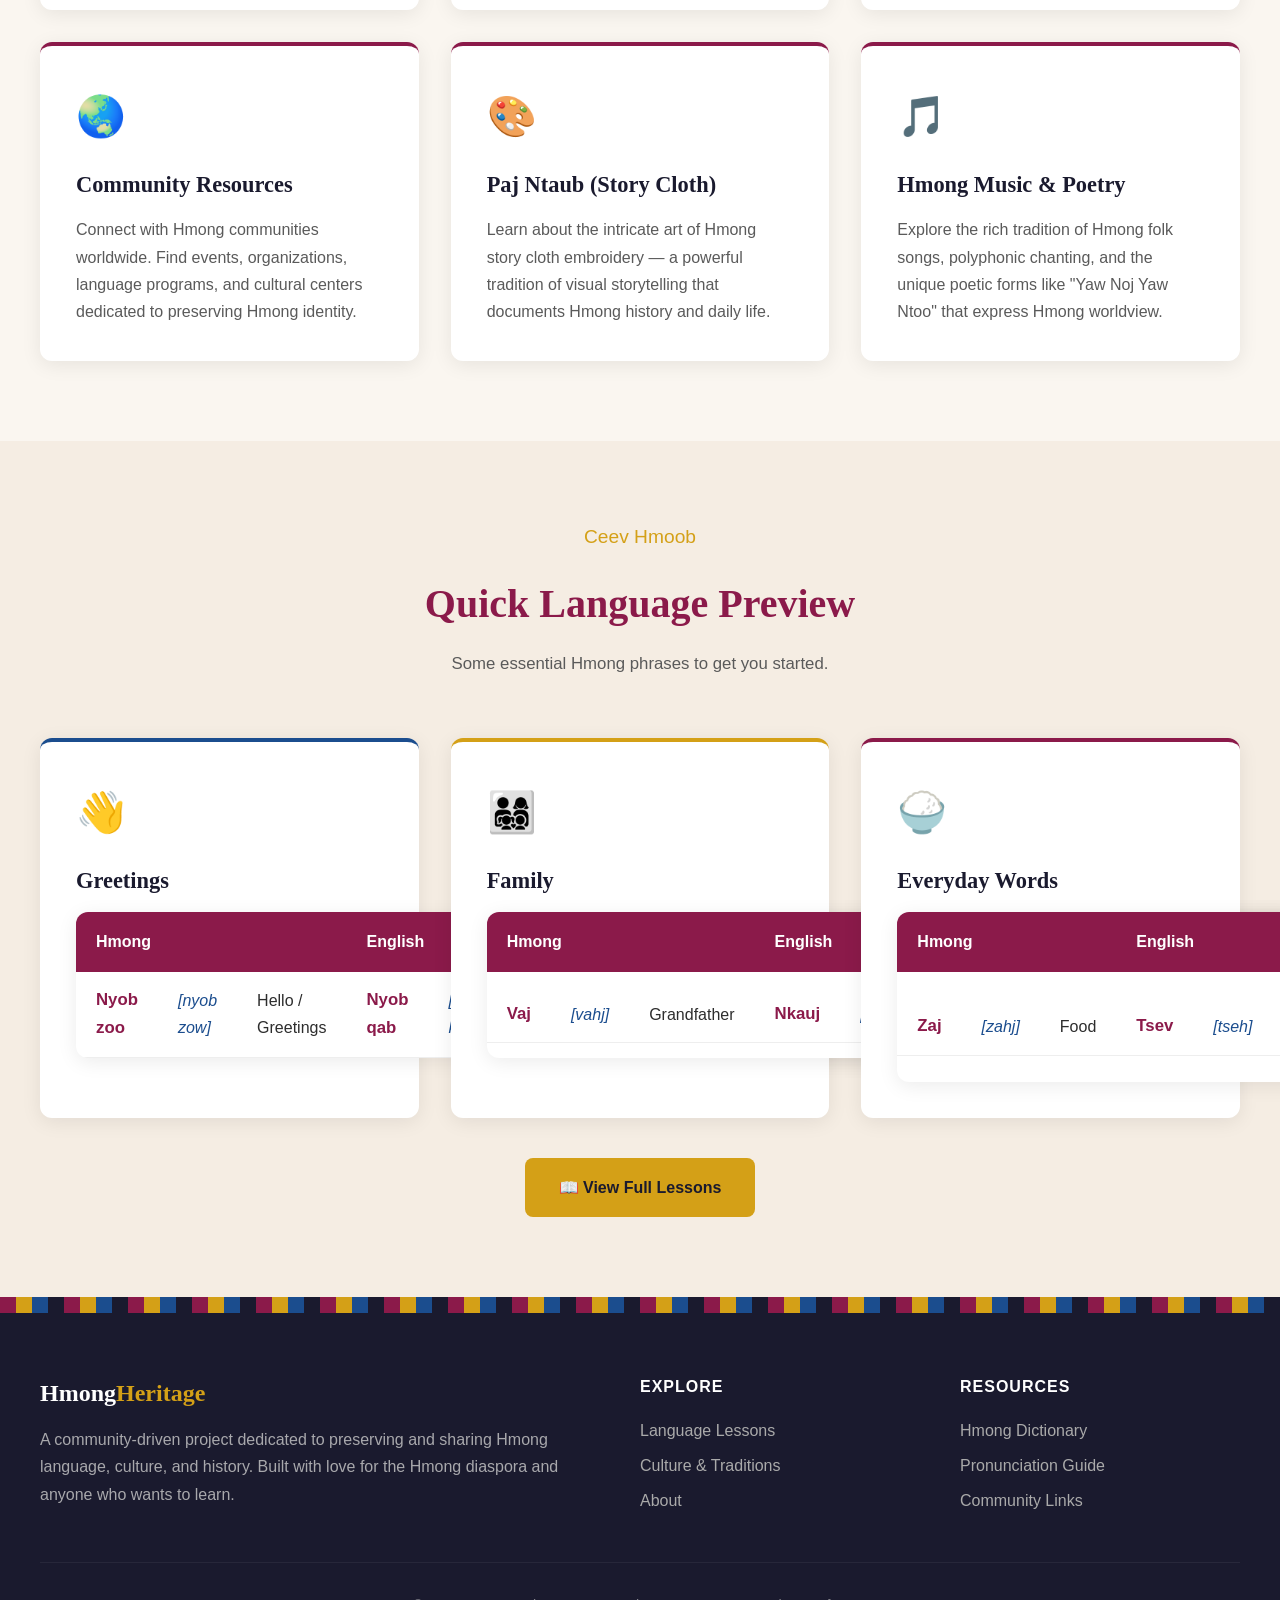
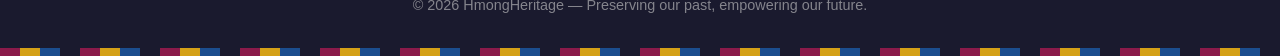
==== commit b1797442: "feat: tutor widget integration + leejnuscom pro upgrades - Add tutor_widget.js: WebSocket chat, stre" ====
--- a/index.html
+++ b/index.html
@@ -5,9 +5,10 @@
   <meta name="viewport" content="width=device-width, initial-scale=1.0">
   <title>🇭🇲 Hmong Heritage — Learn, Preserve, Celebrate</title>
   <meta name="description" content="A Hmong educational website dedicated to preserving Hmong language, culture, and history for future generations.">
-  <link rel="stylesheet" href="css/style.css">
-  <link rel="preconnect" href="https://fonts.googleapis.com">
-  <link href="https://fonts.googleapis.com/css2?family=Noto+Sans+Hmong+Nyiakeng:wght@400;700&family=Merriweather:wght@400;700&display=swap" rel="stylesheet">
+    <link rel="stylesheet" href="css/style.css">
+    <link rel="stylesheet" href="css/tutor_widget.css">
+    <link rel="preconnect" href="https://fonts.googleapis.com">
+<link href="https://fonts.googleapis.com/css2?family=Noto+Sans+Hmong+Nyiakeng:wght@400;700&family=Merriweather:wght@400;700&display=swap" rel="stylesheet">
   <link rel="icon" type="image/svg+xml" href="data:image/svg+xml,%3Csvg xmlns='http://www.w3.org/2000/svg' viewBox='0 0 100 100'%3E%3Ctext y='.9em' font-size='90'%3E🇭🇲%3C/text%3E%3C/svg%3E">
   <meta property="og:title" content="HmongHeritage — Learn, Preserve, Celebrate">
   <meta property="og:description" content="A Hmong educational website dedicated to preserving Hmong language, culture, and history for future generations.">
@@ -31,6 +32,7 @@
         <li><a href="about/index.html">👥 About</a></li>
       </ul>
       <button class="lang-toggle" id="langToggle">🇺🇸 English</button>
+      <button class="theme-toggle" id="themeToggle" aria-label="Toggle dark mode">🌙</button>
       <button class="nav-toggle" id="navToggle" aria-label="Toggle navigation">
         <span></span><span></span><span></span>
       </button>
@@ -48,7 +50,18 @@
         <a href="culture/index.html" class="btn btn-outline">🎭 Explore Culture</a>
         <a href="games/index.html" class="btn btn-outline">🎮 Play Games</a>
       </div>
-    </div>
+
+      <div id="wordOfDay" class="word-of-day-card">
+        <div class="wotd-label">✨ Word of the Day</div>
+        <div class="wotd-content">
+          <span id="wotd-hm" class="wotd-hm">...</span>
+          <span id="wotd-pron" class="wotd-pron">[...]</span>
+          <div id="wotd-en" class="wotd-en">Loading...</div>
+        </div>
+      </div>
+    </div>
+  </section>
+
   </section>
 
   <!-- Hmong Pattern Divider -->
@@ -208,9 +221,31 @@
     </div>
   </footer>
 
+  <!-- Tutor Widget -->
+  <div class="tutor-container">
+    <div class="tutor-bubble">🤖</div>
+    <div class="tutor-window">
+      <div class="tutor-header">
+        <div class="avatar">🧠</div>
+        <div class="tutor-header-info">
+          <h4>Leejnus AI Tutor</h4>
+          <p>Online | Ready to Help</p>
+        </div>
+      </div>
+      <div class="tutor-messages"></div>
+      <div class="tutor-input-area">
+        <input type="text" class="tutor-input" placeholder="Ask me something...">
+        <button class="tutor-send">➔</button>
+      </div>
+    </div>
+  </div>
+
   <!-- Bottom Border -->
   <div class="hmong-border"></div>
 
-  <script src="js/main.js"></script>
-</body>
+    <script src="js/main.js"></script>
+    <script src="js/juice.js"></script>
+    <script src="https://cdn.socket.io/4.7.2/socket.io.min.js"></script>
+    <script src="js/tutor_widget.js"></script>
+  </body>
 </html>
--- a/css/style.css
+++ b/css/style.css
@@ -3,7 +3,37 @@
    Style Guide
    ======================================== */
 
-/* --- Reset & Base --- */
+/* --- Animations & Juice --- */
+.reveal-hidden {
+  opacity: 0;
+  transform: translateY(30px);
+  transition: all 0.8s cubic-bezier(0.22, 1, 0.36, 1);
+}
+
+.reveal-visible {
+  opacity: 1;
+  transform: translateY(0);
+}
+
+@keyframes shimmer {
+  0% { filter: hue-rotate(0deg) brightness(1); }
+  50% { filter: hue-rotate(15deg) brightness(1.2); }
+  100% { filter: hue-rotate(0deg) brightness(1); }
+}
+
+.hmong-border, .hmong-border-thick {
+  animation: shimmer 10s infinite ease-in-out;
+}
+
+/* Glassmorphism effect for dark mode */
+body.dark-mode .card, 
+body.dark-mode .nav {
+  background: var(--color-dark-surface);
+  backdrop-filter: blur(12px);
+  -webkit-backdrop-filter: blur(12px);
+  border: 1px solid var(--glass-border);
+  box-shadow: var(--glass-shadow);
+}
 *, *::before, *::after {
   margin: 0;
   padding: 0;
@@ -19,10 +49,21 @@
   --color-cream: #F5EDE3;
   --color-text: #2D2D2D;
   --color-text-light: #5A5A5A;
+
+  /* Dark Mode Palette */
+  --color-dark-bg: #0F172A;
+  --color-dark-surface: rgba(30, 41, 59, 0.7); /* Changed to RGBA for Glassmorphism */
+  --color-dark-text: #F1F5F9;
+  --color-dark-text-muted: #94A3B8;
+  --color-dark-accent: #38BDF8;
+  --glass-border: rgba(255, 255, 255, 0.1);
+  --glass-shadow: 0 8px 32px 0 rgba(0, 0, 0, 0.37);
+
   --font-heading: 'Georgia', 'Times New Roman', serif;
   --font-body: 'Segoe UI', 'Helvetica Neue', Arial, sans-serif;
   --max-width: 1200px;
   --nav-height: 70px;
+
 }
 
 html {
@@ -497,7 +538,140 @@
   line-height: 1.7;
 }
 
-/* --- Timeline --- */
+/* --- Themes --- */
+body.dark-mode {
+  background-color: var(--color-dark-bg);
+  color: var(--color-dark-text);
+}
+
+body.dark-mode .card {
+  background: var(--color-dark-surface);
+  box-shadow: 0 4px 20px rgba(0,0,0,0.4);
+  border-top-color: var(--color-secondary);
+}
+
+body.dark-mode .card h3, 
+body.dark-mode .section-header h2 {
+  color: var(--color-dark-text);
+}
+
+body.dark-mode .card p, 
+body.dark-mode .section-header p,
+body.dark-mode .about-text p {
+  color: var(--color-dark-text-muted);
+}
+
+body.dark-mode .section {
+  background: transparent;
+}
+
+body.dark-mode .section[style*="background: var(--color-cream)"] {
+  background-color: var(--color-dark-surface) !important;
+}
+
+body.dark-mode .lesson-table {
+  background: var(--color-dark-surface);
+  box-shadow: none;
+}
+
+body.dark-mode .lesson-table td {
+  border-bottom-color: rgba(255,255,255,0.05);
+}
+
+body.dark-mode .lesson-table tr:hover td {
+  background: rgba(255,255,255,0.05);
+}
+
+/* --- Word of the Day Styling --- */
+.word-of-day-card {
+  background: rgba(255, 255, 255, 0.15);
+  backdrop-filter: blur(10px);
+  border: 1px solid rgba(255, 255, 255, 0.2);
+  border-radius: 16px;
+  padding: 24px;
+  margin-top: 40px;
+  text-align: center;
+  color: #fff;
+  max-width: 400px;
+  margin-left: auto;
+  margin-right: auto;
+  box-shadow: 0 10px 30px rgba(0,0,0,0.1);
+  animation: float 6s ease-in-out infinite;
+}
+
+.wotd-label {
+  font-size: 0.85rem;
+  text-transform: uppercase;
+  letter-spacing: 1px;
+  margin-bottom: 12px;
+  opacity: 0.9;
+  font-weight: 600;
+}
+
+.wotd-content {
+  display: flex;
+  flex-direction: column;
+  gap: 8px;
+}
+
+.wotd-hm {
+  font-family: var(--font-heading);
+  font-size: 2.2rem;
+  font-weight: bold;
+  color: var(--color-secondary);
+  line-height: 1;
+}
+
+.wotd-pron {
+  font-style: italic;
+  opacity: 0.8;
+  font-size: 1.1rem;
+}
+
+.wotd-en {
+  font-size: 1.3rem;
+  font-weight: 500;
+  margin-top: 4px;
+}
+
+@keyframes float {
+  0%, 100% { transform: translateY(0); }
+  50% { transform: translateY(-10px); }
+}
+
+body.dark-mode .word-of-day-card {
+  background: rgba(0, 0, 0, 0.3);
+  border-color: rgba(255, 255, 255, 0.1);
+}
+
+/* --- Game Animations --- */
+@keyframes shake {
+  0%, 100% { transform: translateX(0); }
+  25% { transform: translateX(-5px); }
+  75% { transform: translateX(5px); }
+}
+
+@keyframes pop {
+  0% { transform: scale(1); }
+  50% { transform: scale(1.1); }
+  100% { transform: scale(1); }
+}
+
+.animate-shake { animation: shake 0.2s ease-in-out 0s 2; }
+.animate-pop { animation: pop 0.3s ease-in-out; }
+
+.combo-text {
+  position: absolute;
+  font-weight: bold;
+  color: var(--color-secondary);
+  pointer-events: none;
+  animation: float-up 0.8s ease-out forwards;
+}
+
+@keyframes float-up {
+  0% { opacity: 1; transform: translateY(0); }
+  100% { opacity: 0; transform: translateY(-50px); }
+}
 .timeline {
   position: relative;
   max-width: 800px;
--- a/css/tutor_widget.css
+++ b/css/tutor_widget.css
@@ -0,0 +1,185 @@
+
+/* Tutor Widget - High Fidelity Glassmorphism */
+:root {
+    --tutor-bg: rgba(15, 23, 42, 0.85);
+    --tutor-accent: #D4A017;
+    --tutor-text: #F1F5F9;
+    --tutor-glass-border: rgba(255, 255, 255, 0.15);
+}
+
+.tutor-container {
+    position: fixed;
+    bottom: 20px;
+    right: 20px;
+    z-index: 2000;
+    font-family: var(--font-body);
+}
+
+/* Floating Bubble */
+.tutor-bubble {
+    width: 60px;
+    height: 60px;
+    border-radius: 50%;
+    background: linear-gradient(135deg, var(--color-primary), var(--color-accent));
+    box-shadow: 0 8px 24px rgba(0,0,0,0.3);
+    cursor: pointer;
+    display: flex;
+    align-items: center;
+    justify-content: center;
+    font-size: 24px;
+    transition: all 0.3s cubic-bezier(0.175, 0.885, 0.32, 1.275);
+    border: 2px solid var(--color-secondary);
+}
+
+.tutor-bubble:hover {
+    transform: scale(1.1) rotate(10deg);
+    box-shadow: 0 12px 30px rgba(139, 26, 74, 0.4);
+}
+
+/* Chat Window */
+.tutor-window {
+    position: absolute;
+    bottom: 80px;
+    right: 0;
+    width: 380px;
+    height: 500px;
+    background: var(--tutor-bg);
+    backdrop-filter: blur(16px);
+    -webkit-backdrop-filter: blur(16px);
+    border-radius: 24px;
+    border: 1px solid var(--tutor-glass-border);
+    box-shadow: 0 12px 40px rgba(0,0,0,0.5);
+    display: none;
+    flex-direction: column;
+    overflow: hidden;
+    transition: all 0.4s ease;
+    color: var(--tutor-text);
+}
+
+.tutor-window.active {
+    display: flex;
+    animation: slideIn 0.4s ease forwards;
+}
+
+@keyframes slideIn {
+    from { opacity: 0; transform: translateY(20px) scale(0.95); }
+    to { opacity: 1; transform: translateY(0) scale(1); }
+}
+
+/* Window Header */
+.tutor-header {
+    padding: 20px;
+    background: rgba(255,255,255,0.05);
+    border-bottom: 1px solid var(--tutor-glass-border);
+    display: flex;
+    align-items: center;
+    gap: 12px;
+}
+
+.tutor-header .avatar {
+    width: 40px;
+    height: 40px;
+    border-radius: 50%;
+    background: var(--color-secondary);
+    display: flex;
+    align-items: center;
+    justify-content: center;
+    font-size: 20px;
+}
+
+.tutor-header-info h4 {
+    font-size: 1rem;
+    font-weight: 600;
+    margin: 0;
+}
+
+.tutor-header-info p {
+    font-size: 0.75rem;
+    opacity: 0.7;
+    margin: 0;
+}
+
+/* Chat Area */
+.tutor-messages {
+    flex: 1;
+    padding: 20px;
+    overflow-y: auto;
+    display: flex;
+    flex-direction: column;
+    gap: 12px;
+}
+
+.tutor-msg {
+    max-width: 85%;
+    padding: 12px 16px;
+    border-radius: 16px;
+    font-size: 0.9rem;
+    line-height: 1.4;
+    position: relative;
+}
+
+.tutor-msg.user {
+    align-self: flex-end;
+    background: var(--color-primary);
+    color: white;
+    border-bottom-right-radius: 4px;
+}
+
+.tutor-msg.bot {
+    align-self: flex-start;
+    background: rgba(255,255,255,0.1);
+    border: 1px solid var(--tutor-glass-border);
+    border-bottom-left-radius: 4px;
+}
+
+.tutor-msg.bot .audio-btn {
+    display: block;
+    margin-top: 8px;
+    background: none;
+    border: none;
+    color: var(--color-secondary);
+    cursor: pointer;
+    font-size: 0.8rem;
+    padding: 0;
+    font-weight: 600;
+}
+
+/* Input Area */
+.tutor-input-area {
+    padding: 16px;
+    background: rgba(0,0,0,0.2);
+    display: flex;
+    gap: 10px;
+    border-top: 1px solid var(--tutor-glass-border);
+}
+
+.tutor-input {
+    flex: 1;
+    background: rgba(255,255,255,0.05);
+    border: 1px solid var(--tutor-glass-border);
+    border-radius: 12px;
+    padding: 10px 14px;
+    color: white;
+    font-size: 0.9rem;
+    outline: none;
+}
+
+.tutor-input:focus {
+    border-color: var(--color-secondary);
+}
+
+.tutor-send {
+    background: var(--color-secondary);
+    color: #000;
+    border: none;
+    border-radius: 12px;
+    width: 40px;
+    height: 40px;
+    cursor: pointer;
+    font-weight: bold;
+    transition: transform 0.2s;
+}
+
+.tutor-send:hover {
+    transform: scale(1.1);
+}
